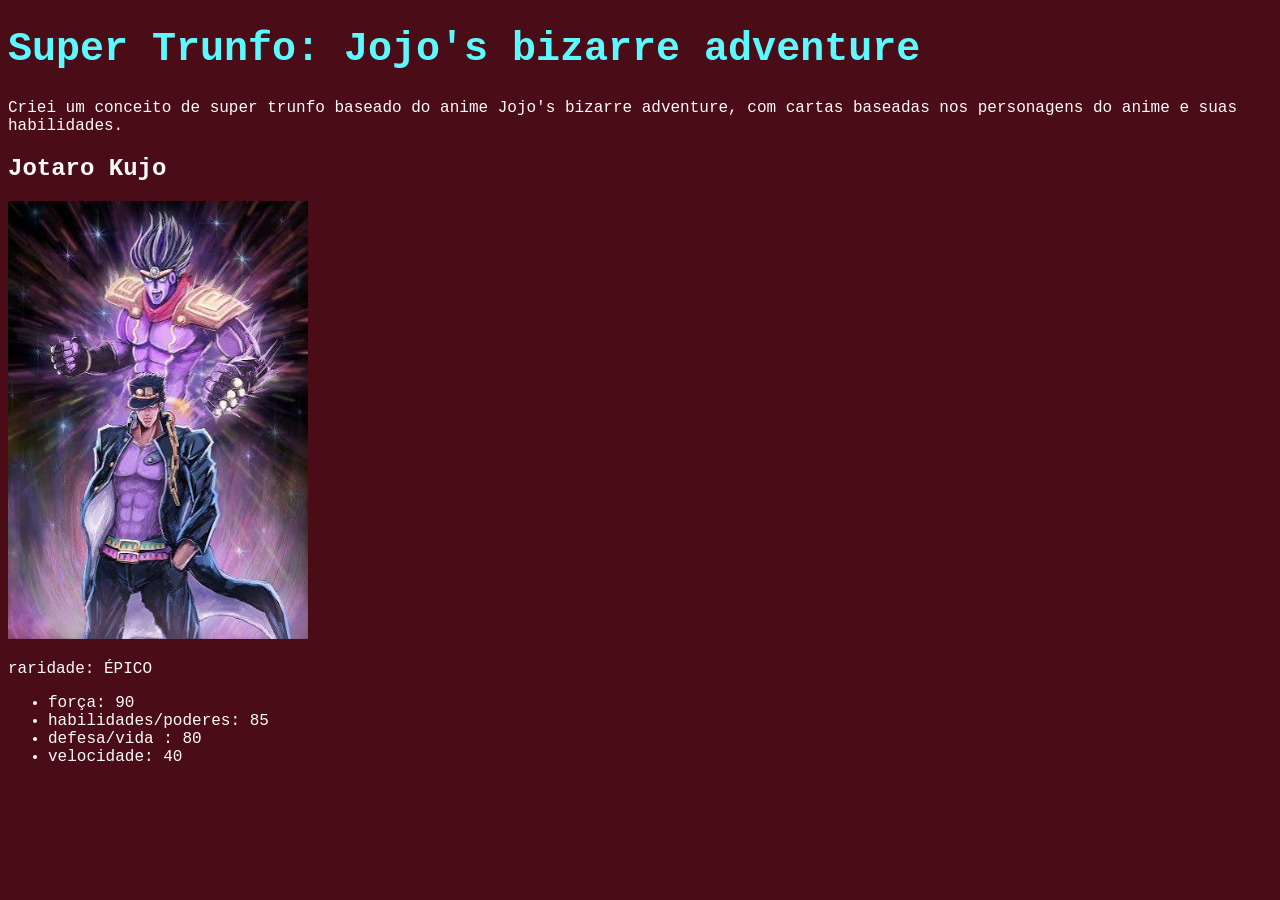
==== index.html @ 158a0d7e "super trunfo de jojo" ====
<!DOCTYPE html>
<html>
    <head>
        <title>Super Trunfo: Jojo's bizarre adventure</title>
        <link rel="stylesheet" href="style.css">
    </head>
    <body>
        <h1>Super Trunfo: Jojo's bizarre adventure</h1>
        <p>
            Criei um conceito de super trunfo baseado do anime Jojo's bizarre adventure, 
            com cartas baseadas nos personagens do anime e suas habilidades.
        </p>
        
        <h2>Jotaro Kujo</h2>
        <img src="images/jotaro.jpg"
            alt="https://www.pinterest.com/h_underscore/jotaro-kujo/"
            width="300">

        <p>raridade: ÉPICO</p>

        <ul>
            <li>força: 90</li>
            <li>habilidades/poderes: 85</li>
            <li>defesa/vida : 80</li>
            <li>velocidade: 40</li>
        </ul>

    </body>
</html>
---- style.css ----
body {
    font-family: "Courier New", monospace;
    background-color: rgb(74, 13, 23);
    color: rgb(255, 251, 251);
}
h1 {
    color: rgb(92, 249, 254);
    font-size: 40px;
}
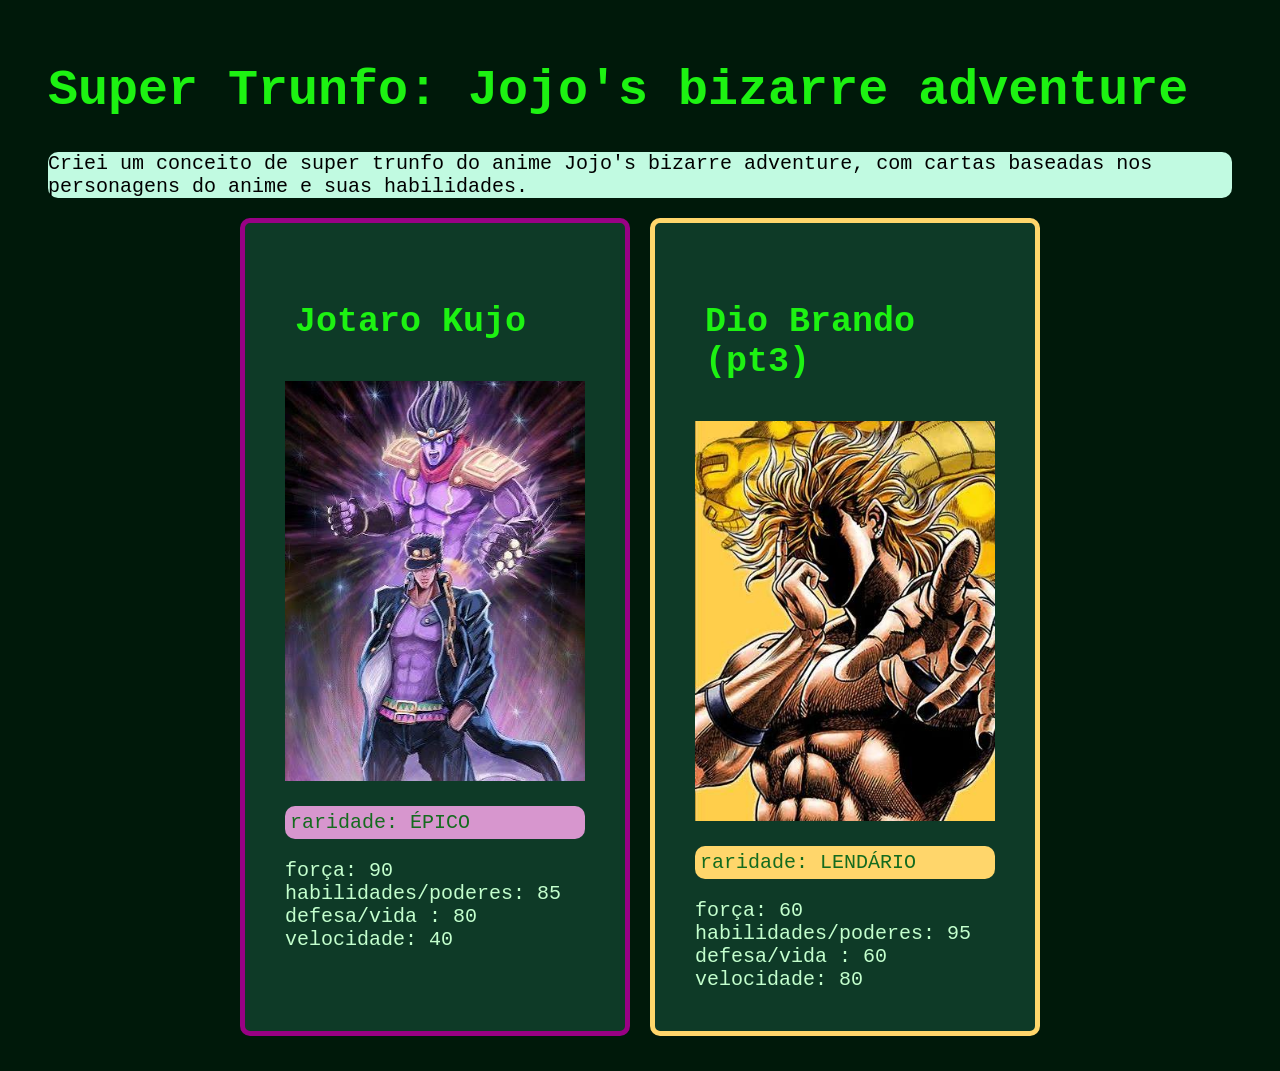
==== commit a00dce2a: "atualização no site de super trunfo de jojo" ====
--- a/index.html
+++ b/index.html
@@ -6,24 +6,43 @@
     </head>
     <body>
         <h1>Super Trunfo: Jojo's bizarre adventure</h1>
-        <p>
-            Criei um conceito de super trunfo baseado do anime Jojo's bizarre adventure, 
+        <p class = "description">
+            Criei um conceito de super trunfo do anime Jojo's bizarre adventure, 
             com cartas baseadas nos personagens do anime e suas habilidades.
         </p>
         
-        <h2>Jotaro Kujo</h2>
-        <img src="images/jotaro.jpg"
-            alt="https://www.pinterest.com/h_underscore/jotaro-kujo/"
-            width="300">
+    <div class="colecao">
+        <div class="carta epica">
+            <h2> Jotaro Kujo</h2>
+            <img src="images/jotaro.jpg"
+                alt="https://www.pinterest.com/h_underscore/jotaro-kujo/"
+                width="300">
+            
+            <p class = "raridade">raridade: ÉPICO</p>
 
-        <p>raridade: ÉPICO</p>
+            <ul class = "atributos">
+                <li>força: 90</li>
+                <li>habilidades/poderes: 85</li>
+                <li>defesa/vida : 80</li>
+                <li>velocidade: 40</li>
+            </ul>
+        </div> 
 
-        <ul>
-            <li>força: 90</li>
-            <li>habilidades/poderes: 85</li>
-            <li>defesa/vida : 80</li>
-            <li>velocidade: 40</li>
-        </ul>
+        <div class = "carta lendaria">
+            <h2> Dio Brando (pt3)</h2>
+            <img src="images/dio.jpeg"
+                alt="https://www.pinterest.com/pin/40813940368343327/"
+                width="300">
+            
+            <p class = "raridade">raridade: LENDÁRIO</p>
 
+            <ul class = "atributos">
+                <li>força: 60</li>
+                <li>habilidades/poderes: 95</li>
+                <li>defesa/vida : 60</li>
+                <li>velocidade: 80</li>
+            </ul>
+        </div>         
+    </div>
     </body>
 </html>
--- a/style.css
+++ b/style.css
@@ -1,9 +1,73 @@
 body {
-    font-family: "Courier New", monospace;
-    background-color: rgb(74, 13, 23);
-    color: rgb(255, 251, 251);
+    font-family: "roboto", monospace;
+    background-color: #00190a;
+    color: #c3ffcd;
+    padding: 20px 40px;
 }
 h1 {
-    color: rgb(92, 249, 254);
-    font-size: 40px;
+    color: #1df212;
+    font-size: 50px;
+}
+
+h2 {
+    color: #1df212;
+    font-size: 35px;
+    padding: 10px;
+}
+
+.carta{
+    width: 300px;
+    background-color: #0e3a27;
+    border-radius: 10px;
+    border: 5px solid #000000;
+    padding: 40px;
+}
+
+.carta img{
+    width: 300px;
+    height: 400px;
+    object-fit: cover;
+}
+
+.description {
+    display:inline-flexbox;
+    background-color: #c1fae1;
+    color: #000000;
+    border-radius: 10px;
+    font-size: 20px;
+}
+
+.raridade {
+    display:inline-flexbox;
+    background-color: #c1fae1;
+    color: #146b1e;
+    border-radius: 10px;
+    padding: 5px;
+    font-size: 20px;
+}
+
+.atributos {
+    list-style: none;
+    padding: 0;
+    margin: 0;
+    font-size: 20px;
+}
+
+/* ===== Raridades: a segunda classe muda a cor ===== */
+.epica { border-color: #980184; }
+.epica .raridade { background-color: #d796ce; }
+
+.lendaria { border-color: #ffd66b; }
+.lendaria .raridade { background-color: #ffd66b; }
+
+/* ===== Animação: a carta brilha com o mouse ===== */
+.carta:hover {
+    animation: brilhar 1s infinite;
+}
+
+.colecao {
+    display: flex;
+    flex-wrap: wrap;
+    gap: 20px;
+    justify-content: center;
 }
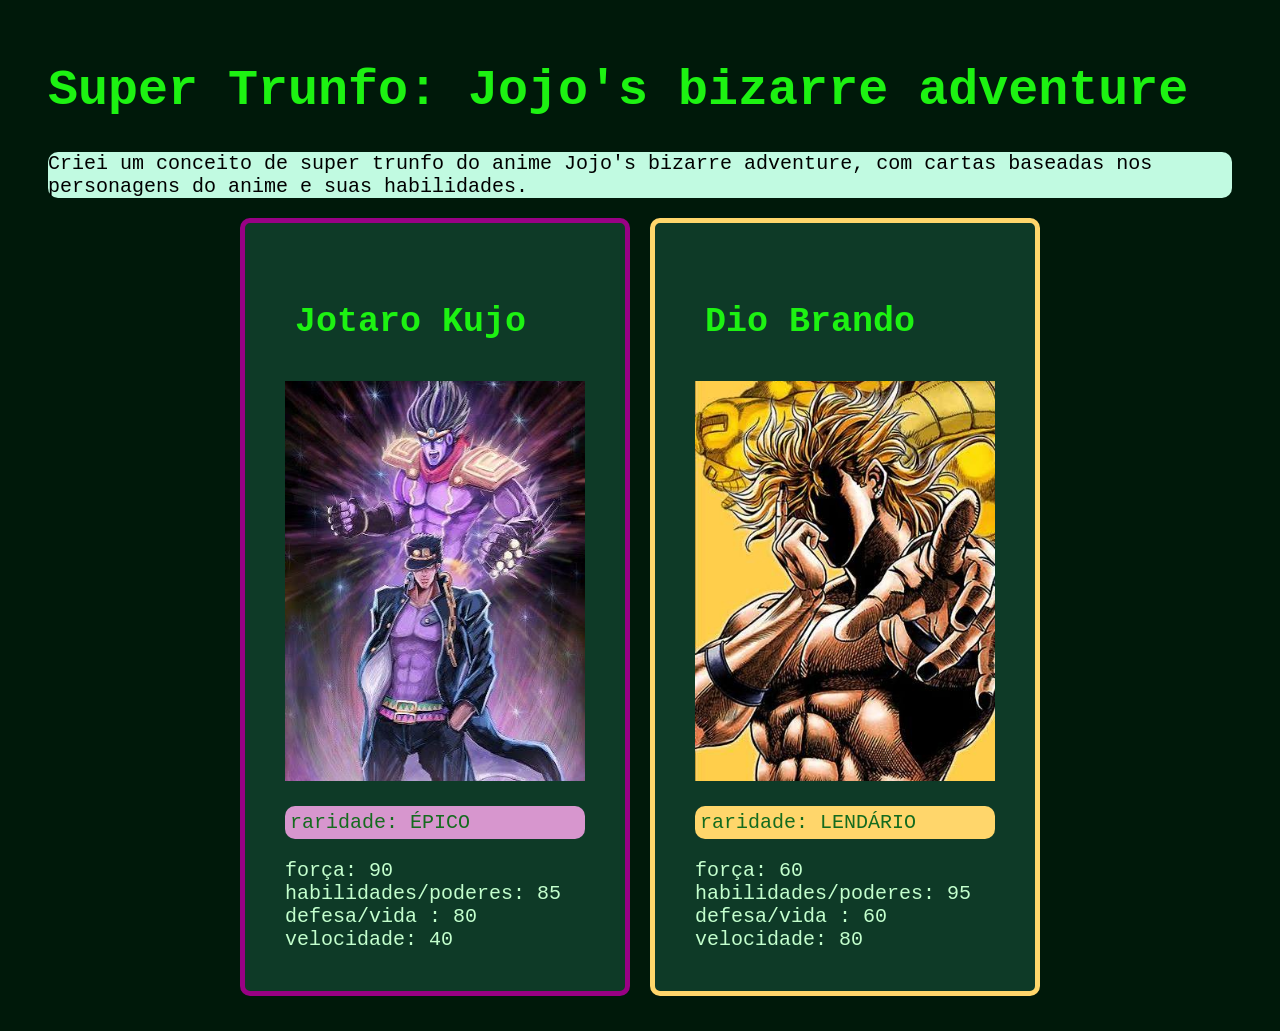
==== commit 3f69ab4a: "update index.html" ====
--- a/index.html
+++ b/index.html
@@ -29,7 +29,7 @@
         </div> 
 
         <div class = "carta lendaria">
-            <h2> Dio Brando (pt3)</h2>
+            <h2> Dio Brando</h2>
             <img src="images/dio.jpeg"
                 alt="https://www.pinterest.com/pin/40813940368343327/"
                 width="300">
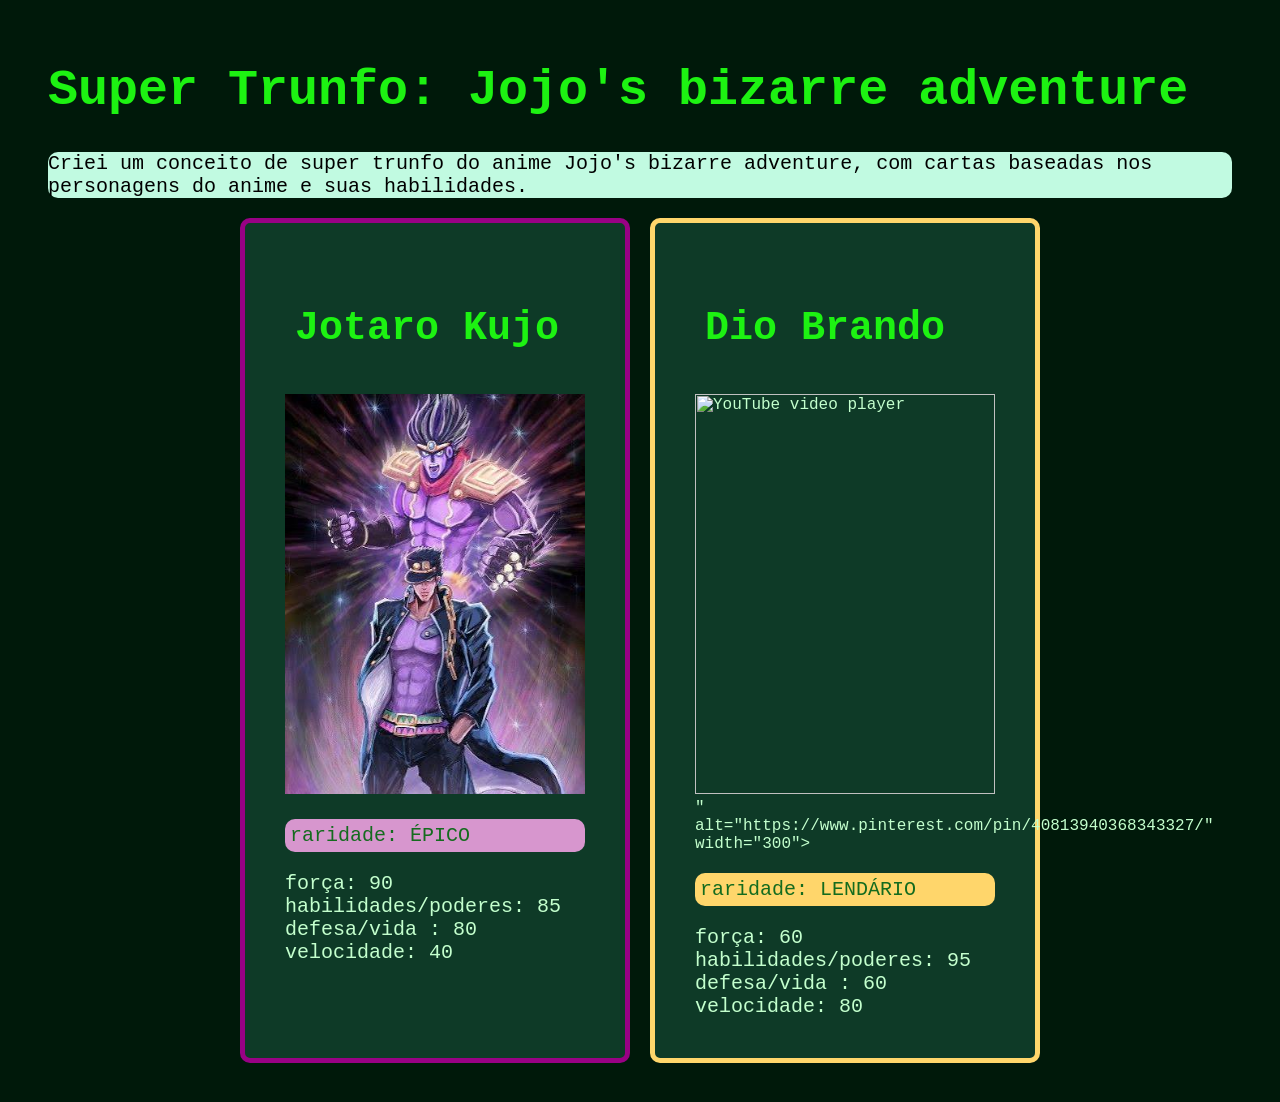
==== commit f45e1a70: "sim" ====
--- a/index.html
+++ b/index.html
@@ -30,7 +30,7 @@
 
         <div class = "carta lendaria">
             <h2> Dio Brando</h2>
-            <img src="images/dio.jpeg"
+            <img <iframe width="560" height="315" src="https://www.youtube.com/embed/s7-WWTL7vuc?si=4KZoM4-o95siDu-L" title="YouTube video player" frameborder="0" allow="accelerometer; autoplay; clipboard-write; encrypted-media; gyroscope; picture-in-picture; web-share" referrerpolicy="strict-origin-when-cross-origin" allowfullscreen></iframe>"
                 alt="https://www.pinterest.com/pin/40813940368343327/"
                 width="300">
             
--- a/style.css
+++ b/style.css
@@ -11,7 +11,7 @@
 
 h2 {
     color: #1df212;
-    font-size: 35px;
+    font-size: 40px;
     padding: 10px;
 }
 
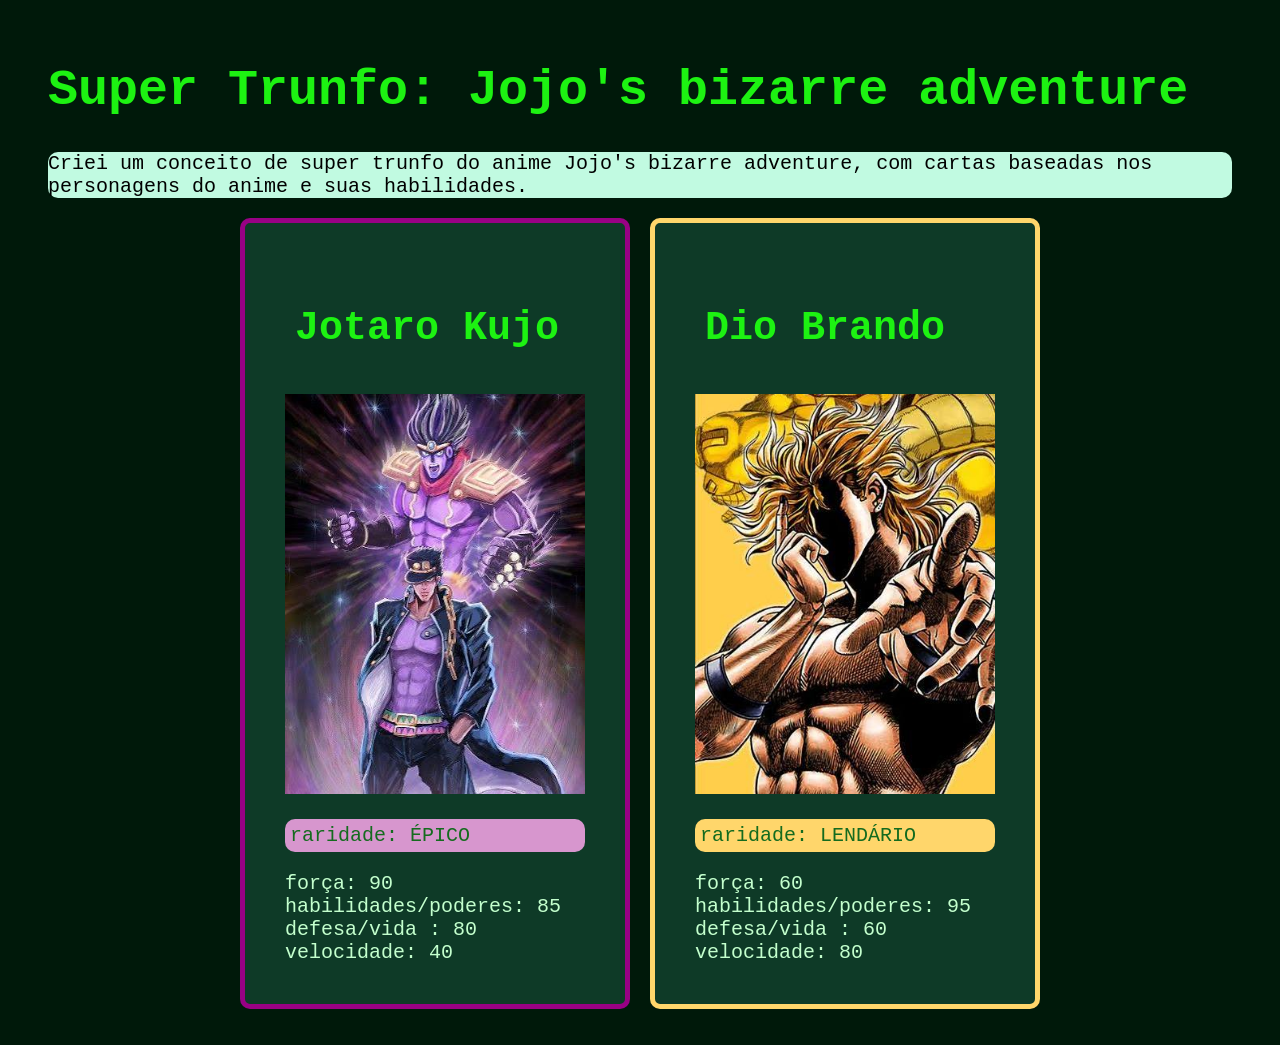
==== commit 03deafab: "Update index.html" ====
--- a/index.html
+++ b/index.html
@@ -30,7 +30,7 @@
 
         <div class = "carta lendaria">
             <h2> Dio Brando</h2>
-            <img <iframe width="560" height="315" src="https://www.youtube.com/embed/s7-WWTL7vuc?si=4KZoM4-o95siDu-L" title="YouTube video player" frameborder="0" allow="accelerometer; autoplay; clipboard-write; encrypted-media; gyroscope; picture-in-picture; web-share" referrerpolicy="strict-origin-when-cross-origin" allowfullscreen></iframe>"
+            <img src="images/dio.jpeg"
                 alt="https://www.pinterest.com/pin/40813940368343327/"
                 width="300">
             
@@ -45,4 +45,4 @@
         </div>         
     </div>
     </body>
-</html>+</html>
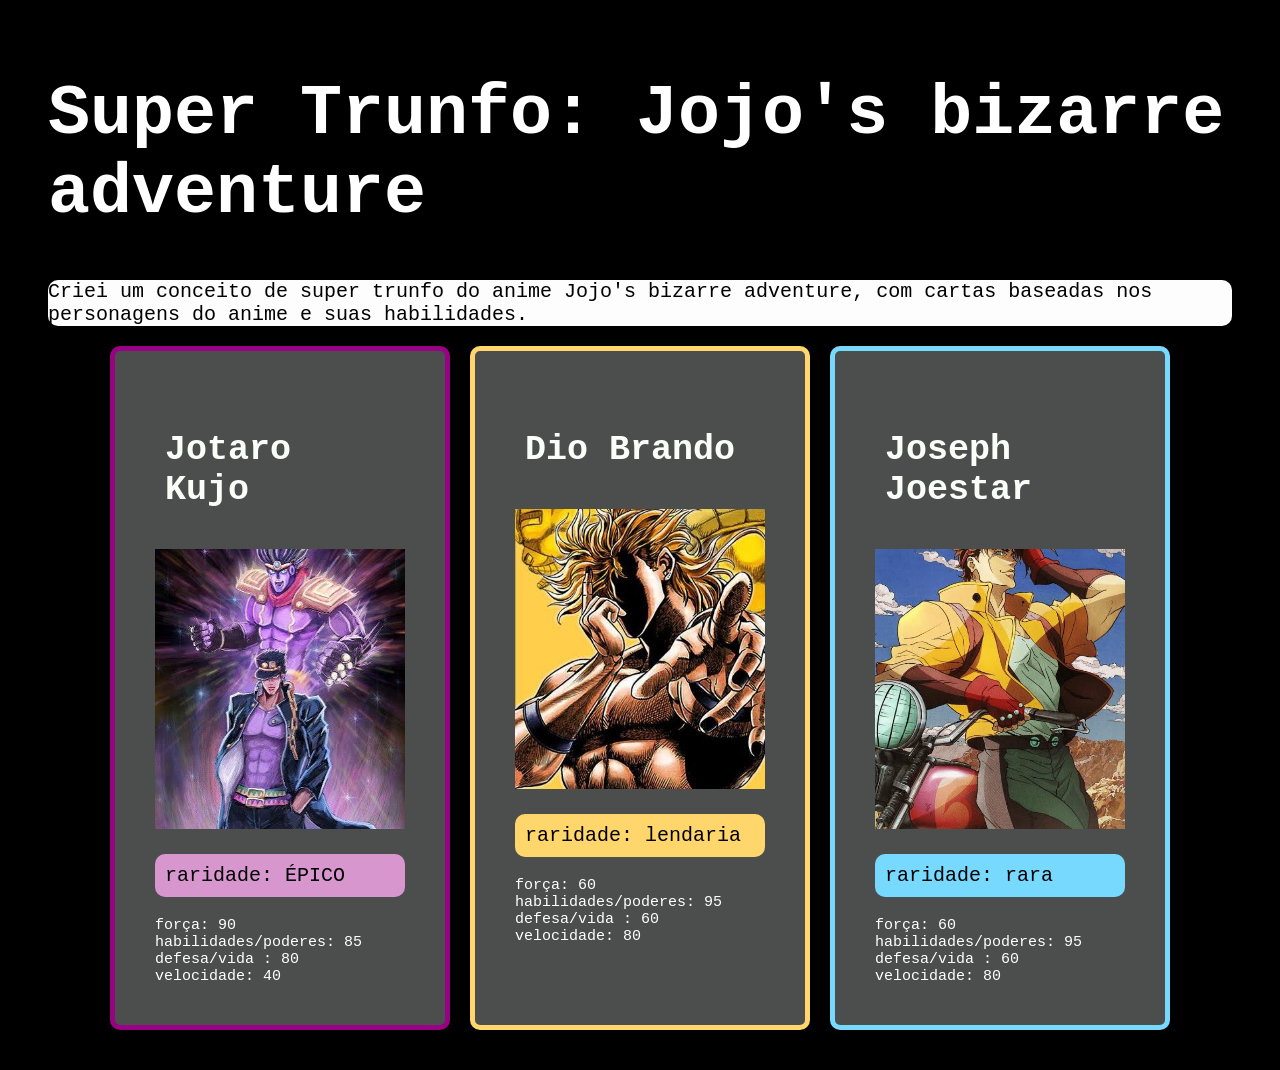
==== commit fd1e6101: "update no código do super trunfo adicionando cartas novas e sistemas de paginas com sorteio aleatóri" ====
--- a/index.html
+++ b/index.html
@@ -34,15 +34,29 @@
                 alt="https://www.pinterest.com/pin/40813940368343327/"
                 width="300">
             
-            <p class = "raridade">raridade: LENDÁRIO</p>
+            <p class = "raridade">raridade: lendaria</p>
 
             <ul class = "atributos">
                 <li>força: 60</li>
                 <li>habilidades/poderes: 95</li>
                 <li>defesa/vida : 60</li>
                 <li>velocidade: 80</li>
-            </ul>
-        </div>         
+            </ul>               
+        </div>
+        
+        <div class = "carta rara">
+            <h2> Joseph Joestar</h2>
+            <img src="images/joseph.jpeg"
+                alt="https://www.pinterest.com/pin/40813940368343327/"
+                width="300">         
+            
+            <p class = "raridade">raridade: rara</p>
+
+            <ul class = "atributos">
+                <li>força: 60</li>
+                <li>habilidades/poderes: 95</li>
+                <li>defesa/vida : 60</li>
+                <li>velocidade: 80</li>               
     </div>
     </body>
 </html>
--- a/style.css
+++ b/style.css
@@ -1,37 +1,41 @@
 body {
     font-family: "roboto", monospace;
-    background-color: #00190a;
-    color: #c3ffcd;
+    background-color: #000000;
+    color: #ffffff;
     padding: 20px 40px;
 }
 h1 {
-    color: #1df212;
-    font-size: 50px;
+    color: #ffffff;
+    font-size: 70px;
+    outline-width: 2px;
+    outline-color: #000000;
 }
 
 h2 {
-    color: #1df212;
-    font-size: 40px;
+    color: #f9fff8;
+    font-size: 35px;
     padding: 10px;
+    outline-width: 2px;
+    outline-color: #000000;
 }
 
 .carta{
-    width: 300px;
-    background-color: #0e3a27;
+    width: 250px;
+    background-color: #4c4d4d;
     border-radius: 10px;
     border: 5px solid #000000;
     padding: 40px;
 }
 
 .carta img{
-    width: 300px;
-    height: 400px;
+    width: 250px;
+    height: 280px;
     object-fit: cover;
 }
 
 .description {
     display:inline-flexbox;
-    background-color: #c1fae1;
+    background-color: #fdfdfd;
     color: #000000;
     border-radius: 10px;
     font-size: 20px;
@@ -40,9 +44,9 @@
 .raridade {
     display:inline-flexbox;
     background-color: #c1fae1;
-    color: #146b1e;
+    color: #000000;
     border-radius: 10px;
-    padding: 5px;
+    padding: 10px;
     font-size: 20px;
 }
 
@@ -50,7 +54,7 @@
     list-style: none;
     padding: 0;
     margin: 0;
-    font-size: 20px;
+    font-size: 15px;
 }
 
 /* ===== Raridades: a segunda classe muda a cor ===== */
@@ -60,9 +64,21 @@
 .lendaria { border-color: #ffd66b; }
 .lendaria .raridade { background-color: #ffd66b; }
 
+.rara { border-color: #78d9ff; }
+.rara .raridade { background-color: #78d9ff; }
+
 /* ===== Animação: a carta brilha com o mouse ===== */
 .carta:hover {
     animation: brilhar 1s infinite;
+}
+
+@keyframes brilhar {
+    0% { transform: scale(1)
+    rotate(0deg);}
+    50% { transform: scale(1.05)
+    rotate(-2deg);}
+    100% { transform: scale(1)
+    rotate(0deg);}
 }
 
 .colecao {
@@ -70,4 +86,4 @@
     flex-wrap: wrap;
     gap: 20px;
     justify-content: center;
-}+}
